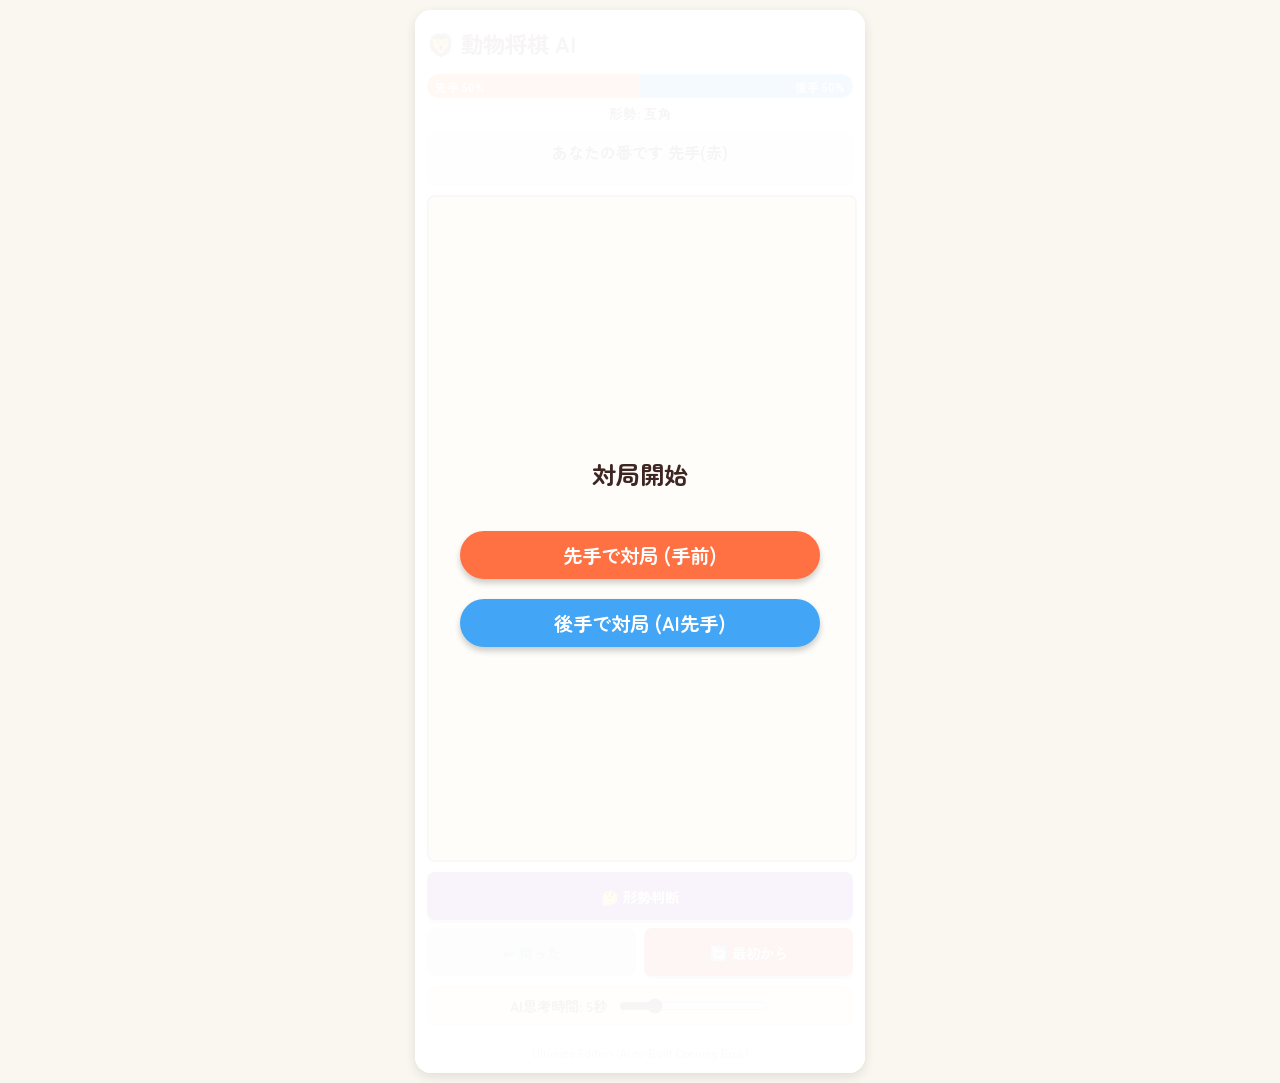
==== doubutsu_shogi_complete.html @ dc55557f "Rename index.html to doubutsu_shogi_complete.html" ====
<!DOCTYPE html>
<html lang="ja">
<head>
    <meta charset="UTF-8">
    <meta name="viewport" content="width=device-width, initial-scale=1.0, maximum-scale=1.0, user-scalable=no">
    <title>動物将棋 AI (定石完全修正版)</title>
    <link rel="preconnect" href="https://fonts.googleapis.com">
    <link rel="preconnect" href="https://fonts.gstatic.com" crossorigin>
    <link href="https://fonts.googleapis.com/css2?family=Zen+Maru+Gothic:wght@500;700&display=swap" rel="stylesheet">
    
    <style>
        :root {
            --bg-color: #faf7f0;
            --primary-color: #5d4037;
            --board-border: #8d6e63;
            --sente-color: #ff7043;
            --gote-color: #42a5f5;
        }

        body {
            font-family: 'Zen Maru Gothic', sans-serif;
            background-color: var(--bg-color);
            color: #3e2723;
            display: flex;
            flex-direction: column;
            align-items: center;
            justify-content: flex-start;
            min-height: 100vh;
            margin: 0;
            padding: 10px;
            box-sizing: border-box;
            user-select: none;
            -webkit-user-select: none;
            touch-action: manipulation;
            overscroll-behavior: none;
        }

        h1 {
            margin: 5px 0;
            font-size: 1.4rem;
            color: var(--primary-color);
            display: flex;
            align-items: center;
            gap: 0.5rem;
        }

        .app-container {
            position: relative;
            width: 100%;
            max-width: 450px;
            background: #fff;
            border-radius: 16px;
            box-shadow: 0 4px 12px rgba(0,0,0,0.1);
            padding: 12px;
            box-sizing: border-box;
            display: flex;
            flex-direction: column;
            gap: 10px;
        }

        /* スタート画面オーバーレイ */
        #start-screen {
            position: absolute;
            top: 0; left: 0; width: 100%; height: 100%;
            background: rgba(255, 255, 255, 0.95);
            z-index: 100;
            display: flex;
            flex-direction: column;
            align-items: center;
            justify-content: center;
            border-radius: 16px;
            gap: 20px;
        }
        .start-btn {
            width: 80%;
            padding: 15px;
            font-size: 1.2rem;
            border-radius: 30px;
            border: none;
            color: white;
            font-weight: bold;
            cursor: pointer;
            box-shadow: 0 4px 6px rgba(0,0,0,0.2);
            transition: transform 0.1s;
        }
        .start-btn:active { transform: scale(0.95); }
        .btn-sente { background: var(--sente-color); }
        .btn-gote { background: var(--gote-color); }

        /* 形勢バー */
        #eval-container {
            width: 100%; height: 24px; background: #eee;
            border-radius: 12px; overflow: hidden; display: flex;
            position: relative;
        }
        .eval-bar {
            height: 100%; display: flex; align-items: center;
            font-size: 0.75rem; font-weight: bold; color: #fff;
            transition: width 0.5s ease-out; padding: 0 8px;
            white-space: nowrap; overflow: hidden;
        }
        #bar-sente { background: var(--sente-color); width: 50%; justify-content: flex-start; }
        #bar-gote { background: var(--gote-color); width: 50%; justify-content: flex-end; }
        #eval-text { text-align: center; font-size: 0.85rem; font-weight: bold; color: var(--primary-color); margin-top: -5px; }

        /* ステータス */
        #status-box {
            background: #f5f5f5; padding: 6px; border-radius: 8px;
            text-align: center; border: 1px solid #e0e0e0;
        }
        #status-msg { font-size: 1rem; font-weight: bold; }
        #sub-msg { font-size: 0.75rem; color: #757575; min-height: 1.2em; }

        /* キャンバス */
        #canvas-wrapper {
            width: 100%;
            aspect-ratio: 450 / 700;
            position: relative;
            border-radius: 8px;
            overflow: hidden;
            border: 2px solid var(--board-border);
            background-color: #ffe082;
            touch-action: none;
        }
        canvas { width: 100%; height: 100%; display: block; touch-action: none; }

        /* コントロール */
        .controls { display: grid; grid-template-columns: 1fr 1fr; gap: 8px; }
        .controls-row { grid-column: 1 / -1; display: grid; grid-template-columns: 1fr 1fr; gap: 8px; }

        button {
            font-family: 'Zen Maru Gothic', sans-serif;
            border: none; border-radius: 8px; padding: 0; height: 48px;
            font-size: 0.9rem; font-weight: bold; color: white; cursor: pointer;
            box-shadow: 0 3px 0 rgba(0,0,0,0.2); transition: transform 0.1s;
            display: flex; align-items: center; justify-content: center;
        }
        button:active { transform: translateY(3px); box-shadow: none; }
        button:disabled { background-color: #cfd8dc !important; box-shadow: none !important; color: #90a4ae; cursor: not-allowed; transform: none; }

        .btn-analyze { background-color: #8e24aa; grid-column: 1 / -1; }
        .btn-undo { background-color: #00897b; }
        .btn-reset { background-color: #e53935; }
        .btn-turn { background-color: #fb8c00; }

        /* 設定ボックス */
        #settings-box {
            background: #fff3e0;
            padding: 8px 12px;
            border-radius: 8px;
            text-align: center;
            border: 1px solid #ffe0b2;
            display: flex;
            align-items: center;
            justify-content: center;
            gap: 10px;
            font-size: 0.9rem;
            color: var(--primary-color);
            font-weight: bold;
        }
        #settings-box input[type=range] {
            flex: 1;
            max-width: 150px;
            cursor: pointer;
            accent-color: var(--primary-color);
        }

        #footer { margin-top: 10px; font-size: 0.7rem; color: #9e9e9e; text-align: center; }
    </style>
</head>
<body>

<div class="app-container">
    <h1>🦁 動物将棋 AI</h1>

    <!-- スタート画面 -->
    <div id="start-screen">
        <h2>対局開始</h2>
        <button class="start-btn btn-sente" onclick="game.startGame(1)">先手で対局 (手前)</button>
        <button class="start-btn btn-gote" onclick="game.startGame(-1)">後手で対局 (AI先手)</button>
    </div>

    <!-- 形勢バー -->
    <div id="eval-container">
        <div id="bar-sente" class="eval-bar" style="width: 50%">先手 50%</div>
        <div id="bar-gote" class="eval-bar" style="width: 50%">後手 50%</div>
    </div>
    <div id="eval-text">形勢: 互角</div>

    <div id="status-box">
        <div id="status-msg">準備中...</div>
        <div id="sub-msg"></div>
    </div>

    <div id="canvas-wrapper">
        <canvas id="gameCanvas" width="450" height="700"></canvas>
    </div>

    <div class="controls">
        <button class="btn-analyze" id="btn-analyze" onclick="game.analyze()">🤔 形勢判断</button>
        <div class="controls-row">
            <button class="btn-undo" id="btn-undo" onclick="game.undo()">↩ 待った</button>
            <button class="btn-reset" id="btn-reset" onclick="game.showStartScreen()">🔄 最初から</button>
        </div>
    </div>

    <!-- 思考時間設定 -->
    <div id="settings-box">
        <label for="ai-time">AI思考時間: <span id="ai-time-val">5</span>秒</label>
        <input type="range" id="ai-time" min="1" max="20" step="1" value="5">
    </div>

    <div id="footer">Ultimate Edition (Auto-Built Opening Book)</div>
</div>

<script>
/**
 * 動物将棋 AI & UI (Web Ultimate Version)
 * - Uses dynamic opening book generation to ensure 100% hits.
 */

// --- 1. 定数・クラス定義 ---

const HIYOKO=1, KIRIN=2, ZOU=3, LION=4, NIWATORI=5;
const PIECE_NAMES = { 1: "ひ", 2: "き", 3: "ぞ", 4: "王", 5: "に" };
const PIECE_VALUES = { 1: 10, 2: 40, 3: 40, 4: 1000, 5: 50 };

// UI定数
const CELL_SIZE = 100;
const BOARD_OFFSET_X = 75;
const BOARD_OFFSET_Y = 150;
const COLORS = {
    SENTE_BASE: "#ff7043", SENTE_SHADOW: "#bf360c",
    GOTE_BASE: "#42a5f5", GOTE_SHADOW: "#0d47a1",
    BOARD_LIGHT: "#fff9c4", BOARD_DARK: "#fff176",
    SELECTED: "#ffee58", TEXT: "#3e2723"
};

// 駒の移動定義
const DIRS = {
    1: [[-1, 0]], 
    2: [[-1, 0], [1, 0], [0, -1], [0, 1]],
    3: [[-1, -1], [-1, 1], [1, -1], [1, 1]],
    4: [[-1, -1], [-1, 0], [-1, 1], [0, -1], [0, 1], [1, -1], [1, 0], [1, 1]],
    5: [[-1, -1], [-1, 0], [-1, 1], [0, -1], [0, 1], [1, 0]]
};

class GameState {
    constructor(cloneSource = null) {
        if (cloneSource) {
            this.board = cloneSource.board.slice(); 
            this.hands = cloneSource.hands.slice();
            this.turn = cloneSource.turn;
            this.moveCount = cloneSource.moveCount;
        } else {
            this.board = new Int8Array([-2, -4, -3, 0, -1, 0, 0, 1, 0, 3, 4, 2]);
            this.hands = new Uint8Array(12); 
            this.turn = 1;
            this.moveCount = 0;
        }
    }

    clone() {
        return new GameState(this);
    }
    
    // 定石照合用キー生成メソッド
    toStringKey() {
        return this.board.join(",") + "|" + this.turn;
    }
    
    getHandsList(turn) {
        const list = [];
        const offset = turn === 1 ? 0 : 6;
        for (let k = 1; k <= 5; k++) {
            const count = this.hands[offset + k];
            for (let c = 0; c < count; c++) {
                list.push(k);
            }
        }
        return list;
    }

    getValidMoves() {
        const moves = [];
        const turn = this.turn;
        
        for (let i = 0; i < 12; i++) {
            const p = this.board[i];
            if (p * turn > 0) { // 自駒
                const kind = Math.abs(p);
                const dirs = DIRS[kind];
                for (let d of dirs) {
                    const r_dy = (turn === 1) ? d[0] : -d[0];
                    const r_dx = (turn === 1) ? d[1] : -d[1];
                    const cy = Math.floor(i / 3), cx = i % 3;
                    const ty = cy + r_dy, tx = cx + r_dx;
                    
                    if (ty >= 0 && ty < 4 && tx >= 0 && tx < 3) {
                        const ti = ty * 3 + tx;
                        const tp = this.board[ti];
                        if (tp === 0 || tp * turn < 0) { // 空 or 敵駒
                            let promote = false;
                            if (kind === HIYOKO) {
                                if ((turn === 1 && ty === 0) || (turn === -1 && ty === 3)) promote = true;
                            }
                            moves.push({ type: 'MOVE', src: i, dst: ti, promote: promote });
                        }
                    }
                }
            }
        }
        
        const offset = turn === 1 ? 0 : 6;
        for (let k = 1; k <= 5; k++) {
            if (this.hands[offset + k] > 0) {
                for (let ei = 0; ei < 12; ei++) {
                    if (this.board[ei] === 0) {
                        if (k === HIYOKO) {
                            const r = Math.floor(ei / 3);
                            if ((turn === 1 && r === 0) || (turn === -1 && r === 3)) continue;
                        }
                        moves.push({ type: 'DROP', src: k, dst: ei });
                    }
                }
            }
        }
        return moves;
    }

    makeMove(move) {
        const next = this.clone();
        const turn = next.turn;
        const myOffset = turn === 1 ? 0 : 6;
        
        if (move.type === 'MOVE') {
            const captured = next.board[move.dst];
            if (captured !== 0) {
                let k = Math.abs(captured);
                if (k === NIWATORI) k = HIYOKO;
                next.hands[myOffset + k]++;
            }
            const p = next.board[move.src];
            next.board[move.dst] = move.promote ? (NIWATORI * turn) : p;
            next.board[move.src] = 0;
        } else {
            next.board[move.dst] = move.src * turn;
            next.hands[myOffset + move.src]--;
        }
        
        next.turn *= -1;
        next.moveCount++;
        return next;
    }

    isGameOver() {
        let sLion = -1, gLion = -1;
        for(let i=0; i<12; i++) {
            if (this.board[i] === 4) sLion = i;
            else if (this.board[i] === -4) gLion = i;
        }

        if (sLion === -1) return { over: true, winner: -1 };
        if (gLion === -1) return { over: true, winner: 1 };
        
        if (sLion < 3) {
            if (this.turn === 1) return { over: true, winner: 1 };
            if (!this.isAttacked(sLion, -1)) return { over: true, winner: 1 };
        }
        if (gLion >= 9) {
            if (this.turn === -1) return { over: true, winner: -1 };
            if (!this.isAttacked(gLion, 1)) return { over: true, winner: -1 };
        }
        return { over: false, winner: 0 };
    }
    
    isAttacked(targetIdx, attackerTurn) {
        for (let i = 0; i < 12; i++) {
            const p = this.board[i];
            if (p * attackerTurn > 0) {
                const kind = Math.abs(p);
                const dirs = DIRS[kind];
                for (let d of dirs) {
                    const r_dy = (attackerTurn === 1) ? d[0] : -d[0];
                    const r_dx = (attackerTurn === 1) ? d[1] : -d[1];
                    const cy = Math.floor(i / 3), cx = i % 3;
                    const ty = cy + r_dy, tx = cx + r_dx;
                    if (ty >= 0 && ty < 4 && tx >= 0 && tx < 3) {
                        if ((ty * 3 + tx) === targetIdx) return true;
                    }
                }
            }
        }
        return false;
    }
}

class MCTSNode {
    constructor(state, parent=null, move=null) {
        this.state = state;
        this.parent = parent;
        this.move = move;
        this.children = [];
        this.wins = 0.0;
        this.visits = 0;
        this.untriedMoves = state.getValidMoves();
    }
    ucb(totalVisits) {
        if (this.visits === 0) return Infinity;
        return (this.wins / this.visits) + 1.41 * Math.sqrt(Math.log(totalVisits) / this.visits);
    }
}


// --- 2. Workerスクリプト (Brain) ---
const WORKER_SCRIPT = `
// 定数
const HIYOKO=${HIYOKO}, KIRIN=${KIRIN}, ZOU=${ZOU}, LION=${LION}, NIWATORI=${NIWATORI};
const PIECE_VALUES = ${JSON.stringify(PIECE_VALUES)};
const DIRS = ${JSON.stringify(DIRS)};

// 定石データ (動的構築用)
// 各手順: [src, dst] の連なり。promoteはAI側で自動判定
const OPENING_LINES = [
    // Line 1: 互いにキリン上げ -> ヒヨコ交換
    [
        [11, 8], // 先手キリン C0->C1
        [0, 3],  // 後手キリン A3->A2
        [7, 4],  // 先手ヒヨコ B1->B2 (後手ヒヨコを取る)
        [3, 4]   // 後手キリン A2->B2 (取り返す)
    ],
    // Line 2: 先手ヒヨコ突っ込み（悪手）への対応
    [
        [7, 4],  // 先手ヒヨコ B1->B2
        [0, 4]   // 後手キリン A3->B2 (取る)
    ],
    // Line 3: 互いにキリン上げ -> 互いにゾウ上げ
    [
        [11, 8], 
        [0, 3],
        // ここからゾウを上げる変化はスペースがないので通常起こらないが、
        // 相手がゾウを上げてきた場合（隙間を作った場合）に対応するため
        // 盤面状態を見て動的に判断させるのがベスト。
        // ここでは基本的な「キリン上げ合い」のみを確定させておく。
    ]
];

// クラス定義埋め込み
${GameState.toString()}
${MCTSNode.toString()}

// 定石構築 (起動時に実行)
const OPENING_BOOK = {};

function buildOpeningBook() {
    const rootState = new GameState(); // 初期盤面
    
    OPENING_LINES.forEach(line => {
        let state = rootState.clone();
        
        for (let movePair of line) {
            const src = movePair[0];
            const dst = movePair[1];
            
            // 現在の局面のキー
            const key = state.toStringKey();
            
            // 合法手チェック
            const validMoves = state.getValidMoves();
            const move = validMoves.find(m => m.type === 'MOVE' && m.src === src && m.dst === dst);
            
            if (move) {
                // 未登録なら登録
                if (!OPENING_BOOK[key]) {
                    OPENING_BOOK[key] = move;
                }
                // 状態を進める
                state = state.makeMove(move);
            } else {
                break; // 以降の手順は無効
            }
        }
    });
}
buildOpeningBook(); // 実行

let currentSessionId = 0;

self.onmessage = function(e) {
    const data = e.data;
    if (data.type === 'START') {
        const { rootBoard, rootHands, rootTurn, durationSec, sessionId } = data;
        currentSessionId = sessionId;
        
        const rootState = new GameState();
        rootState.board = rootBoard;
        rootState.hands = rootHands;
        rootState.turn = rootTurn;
        
        // --- 定石チェック ---
        const boardKey = rootState.toStringKey(); 
        if (OPENING_BOOK[boardKey]) {
            const bookMove = OPENING_BOOK[boardKey];
            self.postMessage({ 
                type: 'FINISH', 
                move: bookMove, 
                sims: 9999, 
                winRate: 0.55, 
                turn: rootState.turn 
            });
            return;
        }

        search(rootState, durationSec, sessionId);
    } else if (data.type === 'CANCEL') {
        currentSessionId = -1;
    }
};

function search(rootState, durationSec, sessionId) {
    try {
        const root = new MCTSNode(rootState);
        const startTime = performance.now();
        const endTime = startTime + durationSec * 1000;
        let sims = 0;

        function runLoop() {
            if (currentSessionId !== sessionId) return;

            const now = performance.now();
            if (now >= endTime) {
                finalize(root, sims);
                return;
            }

            const BATCH_SIZE = 1000;
            for(let i=0; i<BATCH_SIZE; i++) {
                step(root);
                sims++;
            }

            if (sims % 5000 === 0) {
                self.postMessage({ type: 'PROGRESS', sims });
            }
            setTimeout(runLoop, 0);
        }
        runLoop();

    } catch (e) {
        self.postMessage({ type: 'ERROR', msg: e.toString() });
    }
}

function step(root) {
    let node = root;
    // Selection
    while (node.untriedMoves.length === 0 && node.children.length > 0) {
        let best = node.children[0], maxUcb = -Infinity;
        const total = node.visits;
        for (let c of node.children) {
            const u = c.ucb(total);
            if (u > maxUcb) { maxUcb = u; best = c; }
        }
        node = best;
    }
    // Expansion
    if (node.untriedMoves.length > 0 && !node.state.isGameOver().over) {
        const idx = Math.floor(Math.random() * node.untriedMoves.length);
        const move = node.untriedMoves.splice(idx, 1)[0];
        const nextState = node.state.makeMove(move);
        const child = new MCTSNode(nextState, node, move);
        node.children.push(child);
        node = child;
    }
    // Simulation
    let curr = node.state.clone();
    let winner = 0;
    
    // シミュレーション深さを1.5倍に強化 (80 -> 120)
    for (let i = 0; i < 120; i++) {
        const res = curr.isGameOver();
        if (res.over) { winner = res.winner; break; }
        
        const moves = curr.getValidMoves();
        if (moves.length === 0) { winner = 0; break; }
        
        let winningMove = null;
        for (let j = 0; j < moves.length; j++) {
            const m = moves[j];
            if (m.type === 'MOVE') {
                if (Math.abs(curr.board[m.dst]) === LION) {
                    winningMove = m;
                    break;
                }
                if (Math.abs(curr.board[m.src]) === LION) {
                     const ty = Math.floor(m.dst/3);
                     if ((curr.turn === 1 && ty === 0) || (curr.turn === -1 && ty === 3)) {
                         winningMove = m;
                         break;
                     }
                }
            }
        }

        if (winningMove) {
            curr = curr.makeMove(winningMove);
            continue;
        }

        let bestM = moves[0];
        let candidates = [];
        let totalW = 0;
        
        for (let j = 0; j < moves.length; j++) {
            const m = moves[j];
            let w = 10;
            if (m.type === 'MOVE') {
                const target = curr.board[m.dst];
                if (target !== 0) w += PIECE_VALUES[Math.abs(target)];
                if (Math.abs(curr.board[m.src]) === LION) {
                     const ty = Math.floor(m.dst/3);
                     if ((curr.turn === 1 && ty === 0) || (curr.turn === -1 && ty === 3)) w += 2000;
                }
            }
            candidates.push({m, w});
            totalW += w;
        }

        let r = Math.random() * totalW;
        for (let c of candidates) {
            r -= c.w;
            if (r <= 0) {
                bestM = c.m;
                break;
            }
        }
        curr = curr.makeMove(bestM);
    }
    
    let bp = node;
    while (bp) {
        bp.visits++;
        if (bp.parent) {
            const pTurn = bp.parent.state.turn;
            let reward = (winner === pTurn) ? 1.0 : (winner === 0 ? 0.5 : 0);
            bp.wins += reward;
        }
        bp = bp.parent;
    }
}

function finalize(root, sims) {
    let bestNode = null, maxV = -1, bestRate = 0.5;
    if (root.children) {
        for (let c of root.children) {
            if (c.visits > maxV) { maxV = c.visits; bestNode = c; bestRate = c.wins/c.visits; }
        }
    }
    self.postMessage({ 
        type: 'FINISH', 
        move: bestNode ? bestNode.move : null, 
        sims, 
        winRate: bestRate, 
        turn: root.state.turn 
    });
}
`;


// --- 3. Worker Manager ---
class WorkerAI {
    constructor() {
        const blob = new Blob([WORKER_SCRIPT], { type: "text/javascript" });
        this.worker = new Worker(URL.createObjectURL(blob));
        
        this.onProgress = null;
        this.onFinish = null;
        this.sessionId = 0;

        this.worker.onmessage = (e) => {
            const data = e.data;
            if (data.type === 'PROGRESS') {
                if (this.onProgress) this.onProgress(data.sims);
            } else if (data.type === 'FINISH') {
                if (this.onFinish) this.onFinish(data);
            } else if (data.type === 'ERROR') {
                console.error("Worker Error:", data.msg);
                if (this.onFinish) this.onFinish({ move: null, winRate: 0.5 });
            }
        };
    }

    search(gameState, durationSec, sessionId, onProgress, onFinish) {
        this.sessionId = sessionId;
        this.onProgress = onProgress;
        this.onFinish = onFinish;
        
        const payload = {
            type: 'START',
            rootBoard: gameState.board,
            rootHands: gameState.hands,
            rootTurn: gameState.turn,
            durationSec: durationSec,
            sessionId: sessionId
        };
        this.worker.postMessage(payload);
    }

    cancel() {
        this.worker.postMessage({ type: 'CANCEL' });
    }
}

// --- 4. Main App ---
class App {
    constructor() {
        this.canvas = document.getElementById("gameCanvas");
        this.ctx = this.canvas.getContext("2d");
        this.statusEl = document.getElementById("status-msg");
        this.subMsgEl = document.getElementById("sub-msg");
        this.barSente = document.getElementById("bar-sente");
        this.barGote = document.getElementById("bar-gote");
        this.evalText = document.getElementById("eval-text");
        this.startScreen = document.getElementById("start-screen");

        this.timeSlider = document.getElementById("ai-time");
        this.timeVal = document.getElementById("ai-time-val");

        this.timeSlider.addEventListener("input", (e) => {
            this.timeVal.innerText = e.target.value;
        });

        this.ai = new WorkerAI();
        this.sessionId = 0;

        this.humanTurn = 1;
        this.gameState = new GameState();
        this.history = [];
        this.selected = null;
        this.isAiThinking = false;
        this.isAnalyzing = false;

        this.canvas.addEventListener("pointerdown", e => {
            e.preventDefault();
            this.handleInput(e);
        }, { passive: false });

        this.showStartScreen();
    }

    showStartScreen() {
        this.startScreen.style.display = "flex";
        this.ai.cancel();
        this.isAiThinking = false;
        this.isAnalyzing = false;
        this.updateStatus();
    }

    startGame(hTurn) {
        this.startScreen.style.display = "none";
        this.sessionId++;
        this.humanTurn = hTurn;
        this.gameState = new GameState();
        this.history = [];
        this.selected = null;
        this.isAiThinking = false;
        this.isAnalyzing = false;
        
        this.updateEval(0.5, 1);
        this.updateStatus();
        this.subMsgEl.innerText = "";
        this.draw();

        if (this.gameState.turn !== this.humanTurn) {
            this.startAi();
        }
    }

    handleInput(e) {
        if (this.isAiThinking || this.isAnalyzing || this.gameState.turn !== this.humanTurn) return;

        const rect = this.canvas.getBoundingClientRect();
        if (!rect || rect.width === 0) return;

        const scaleX = this.canvas.width / rect.width;
        const scaleY = this.canvas.height / rect.height;
        const ex = (e.clientX - rect.left) * scaleX;
        const ey = (e.clientY - rect.top) * scaleY;

        // Hand
        if (ey >= 580 && ey <= 650) {
            const hIdx = Math.floor((ex - 50) / 65);
            const handsList = this.gameState.getHandsList(this.humanTurn);
            if (hIdx >= 0 && hIdx < handsList.length) {
                this.selected = { type: 'HAND', idx: hIdx, kind: handsList[hIdx] };
                this.draw();
                return;
            }
        }
        // Board
        const cDisp = Math.floor((ex - BOARD_OFFSET_X) / CELL_SIZE);
        const rDisp = Math.floor((ey - BOARD_OFFSET_Y) / CELL_SIZE);
        if (cDisp >= 0 && cDisp < 3 && rDisp >= 0 && rDisp < 4) {
            const logic = this.invTrans(rDisp, cDisp);
            const idx = logic.r * 3 + logic.c;
            const p = this.gameState.board[idx];

            if (p * this.humanTurn > 0) {
                this.selected = { type: 'BOARD', idx: idx, kind: Math.abs(p) };
                this.draw();
                return;
            }
            if (this.selected) {
                const move = this.getLegalMove(this.selected, idx);
                if (move) {
                    this.executeMove(move);
                } else {
                    this.selected = null;
                    this.draw();
                }
            }
        } else {
            this.selected = null;
            this.draw();
        }
    }

    getLegalMove(sel, dstIdx) {
        const moves = this.gameState.getValidMoves();
        if (sel.type === 'BOARD') {
            const pMove = moves.find(m => m.type==='MOVE' && m.src===sel.idx && m.dst===dstIdx && m.promote);
            if (pMove) return pMove;
            return moves.find(m => m.type==='MOVE' && m.src===sel.idx && m.dst===dstIdx && !m.promote);
        } else {
            return moves.find(m => m.type==='DROP' && m.src===sel.kind && m.dst===dstIdx);
        }
    }

    executeMove(move) {
        this.history.push(this.gameState.clone());
        this.gameState = this.gameState.makeMove(move);
        this.selected = null;
        this.draw();

        const over = this.gameState.isGameOver();
        if (over.over) {
            this.endGame(over.winner);
            return;
        }
        this.updateStatus();
        if (this.gameState.turn !== this.humanTurn) {
            this.startAi();
        }
    }

    startAi() {
        this.isAiThinking = true;
        this.updateStatus();
        const mySessionId = this.sessionId;
        
        const duration = parseFloat(this.timeSlider.value);
        
        this.ai.search(this.gameState, duration, mySessionId,
            (sims) => { 
                if(this.sessionId === mySessionId) {
                    if (sims === 9999) {
                        this.subMsgEl.innerText = `定石手`;
                    } else {
                        this.subMsgEl.innerText = `読み筋: ${sims.toLocaleString()}手`;
                    }
                }
            },
            (res) => { 
                if(this.sessionId === mySessionId) this.onAiFinish(res); 
            }
        );
    }

    onAiFinish(res) {
        this.isAiThinking = false;
        this.updateEval(res.winRate, res.turn);
        
        if (!res.move) {
            alert("AIが手を生成できませんでした（投了）");
            this.updateStatus();
            return;
        }
        
        this.history.push(this.gameState.clone());
        this.gameState = this.gameState.makeMove(res.move);
        this.draw();
        
        const over = this.gameState.isGameOver();
        if (over.over) {
            this.endGame(over.winner);
        } else {
            this.updateStatus();
        }
    }

    analyze() {
        if (this.isAiThinking || this.isAnalyzing) return;
        this.isAnalyzing = true;
        this.updateStatus();
        const mySessionId = this.sessionId;
        
        this.ai.search(this.gameState, 3.0, mySessionId,
            (sims) => { if(this.sessionId === mySessionId) this.subMsgEl.innerText = `解析中: ${sims.toLocaleString()}`; },
            (res) => {
                if(this.sessionId === mySessionId) {
                    this.updateEval(res.winRate, res.turn);
                    this.isAnalyzing = false;
                    this.subMsgEl.innerText = `解析完了`;
                    this.updateStatus();
                }
            }
        );
    }

    undo() {
        if (this.isAiThinking || this.isAnalyzing || this.history.length === 0) return;
        this.ai.cancel();
        
        if (this.history.length >= 2) {
            this.history.pop();
            this.gameState = this.history.pop();
        } else if (this.history.length === 1) {
            this.gameState = this.history.pop();
        }
        this.selected = null;
        this.draw();
        
        if (this.gameState.turn !== this.humanTurn) {
            this.startAi();
        } else {
            this.isAiThinking = false;
            this.isAnalyzing = false;
            this.updateStatus();
            this.subMsgEl.innerText = "待ったしました";
        }
    }

    switchTurn() {
        if(confirm("手番を交代してリセットしますか？")) {
            this.startGame(this.humanTurn * -1);
        }
    }

    endGame(winner) {
        const msg = (winner === this.humanTurn) ? "あなたの勝ち！🎉" : "AIの勝ち...🤖";
        setTimeout(() => alert(msg), 100);
        this.statusEl.innerText = `終了: ${msg}`;
        this.isAiThinking = false;
        this.isAnalyzing = false;
        this.updateButtons();
    }

    updateStatus() {
        const t = this.humanTurn===1 ? "先手(赤)" : "後手(青)";
        if (this.isAiThinking) {
            this.statusEl.innerText = "AI思考中...";
            this.statusEl.style.color = "#e57373";
        } else if (this.isAnalyzing) {
            this.statusEl.innerText = "形勢判断中...";
            this.statusEl.style.color = "#ab47bc";
        } else {
            this.statusEl.innerText = `あなたの番です ${t}`;
            this.statusEl.style.color = "#333";
        }
        this.updateButtons();
    }

    updateButtons() {
        const d = this.isAiThinking || this.isAnalyzing;
        document.getElementById("btn-undo").disabled = d || this.history.length === 0;
        document.getElementById("btn-reset").disabled = d;
        document.getElementById("btn-analyze").disabled = d || (this.gameState.turn !== this.humanTurn);
    }

    updateEval(rate, turnFrom) {
        let sRate = (turnFrom === 1) ? rate : (1.0 - rate);
        let sPer = Math.round(sRate * 100);
        this.barSente.style.width = `${sPer}%`;
        this.barGote.style.width = `${100 - sPer}%`;
        this.barSente.innerText = `先手 ${sPer}%`;
        this.barGote.innerText = `後手 ${100-sPer}%`;
        
        let txt = "互角";
        if (sPer >= 60) txt = "先手優勢";
        else if (sPer <= 40) txt = "後手優勢";
        else if (sPer >= 53) txt = "先手有利";
        else if (sPer <= 47) txt = "後手有利";
        this.evalText.innerText = `形勢: ${txt}`;
    }

    getViewFlip() { return this.humanTurn === -1; }
    trans(r, c) { return this.getViewFlip() ? { r: 3-r, c: 2-c } : { r: r, c: c }; }
    invTrans(r, c) { return this.getViewFlip() ? { r: 3-r, c: 2-c } : { r: r, c: c }; }

    draw() {
        const ctx = this.ctx;
        ctx.clearRect(0, 0, this.canvas.width, this.canvas.height);
        
        for(let r=0; r<4; r++){
            for(let c=0; c<3; c++){
                const x = BOARD_OFFSET_X + c*CELL_SIZE;
                const y = BOARD_OFFSET_Y + r*CELL_SIZE;
                const isDark = (r+c)%2===1;
                ctx.fillStyle = isDark ? COLORS.BOARD_DARK : COLORS.BOARD_LIGHT;
                ctx.fillRect(x,y,CELL_SIZE,CELL_SIZE);
                ctx.strokeStyle = "#8d6e63"; ctx.lineWidth=1;
                ctx.strokeRect(x,y,CELL_SIZE,CELL_SIZE);
            }
        }

        ctx.font = "bold 34px 'Zen Maru Gothic', sans-serif";
        ctx.textAlign = "center";
        ctx.textBaseline = "middle";

        for(let i=0; i<12; i++){
            const p = this.gameState.board[i];
            if(p===0) continue;
            
            const r = Math.floor(i/3);
            const c = i%3;
            const tr = this.trans(r, c);
            const x = BOARD_OFFSET_X + tr.c*CELL_SIZE;
            const y = BOARD_OFFSET_Y + tr.r*CELL_SIZE;
            
            const kind = Math.abs(p);
            const isMy = (p*this.humanTurn > 0);
            const isSentePiece = (p > 0);
            
            let col = isMy ? COLORS.SENTE_BASE : COLORS.GOTE_BASE;
            let shd = isMy ? COLORS.SENTE_SHADOW : COLORS.GOTE_SHADOW;
            if(this.selected && this.selected.type==='BOARD' && this.selected.idx===i){
                col = COLORS.SELECTED; shd = "#fbc02d";
            }
            let isReversed = !isSentePiece; 
            if (this.getViewFlip()) isReversed = !isReversed;

            this.drawKomaShape(x, y, CELL_SIZE, isReversed, col, shd, kind, isMy, isSentePiece);
        }
        
        const goteHands = this.gameState.getHandsList(-1*this.humanTurn);
        const senteHands = this.gameState.getHandsList(this.humanTurn);
        this.drawHand(goteHands, 50, 40, false);
        this.drawHand(senteHands, 50, 580, true);
    }

    drawKomaShape(x, y, size, isReversed, col, shd, kind, isMy, isSentePiece) {
        const ctx = this.ctx;
        const w=size; const h=size; const cx=x+w/2; const cy=y+h/2;
        ctx.save();
        ctx.translate(cx, cy);
        if (isReversed) ctx.rotate(Math.PI);
        ctx.translate(-cx, -cy);

        ctx.beginPath();
        ctx.moveTo(cx, y+8); ctx.lineTo(x+w-8, y+28); ctx.lineTo(x+w-12, y+h-8);
        ctx.lineTo(x+12, y+h-8); ctx.lineTo(x+8, y+28); ctx.closePath();
        ctx.fillStyle = shd; ctx.save(); ctx.translate(0, 4); ctx.fill(); ctx.restore();
        const grad = ctx.createLinearGradient(x, y, x, y+h);
        grad.addColorStop(0, col); grad.addColorStop(1, col);
        ctx.fillStyle = grad; ctx.fill();
        ctx.lineWidth=1; ctx.strokeStyle="rgba(0,0,0,0.2)"; ctx.stroke();

        const dirs = DIRS[kind];
        if (dirs) {
            for(let d of dirs) {
                let dy = d[0]; let dx = d[1];
                let ox = dx * 30; let oy = dy * 30;
                if(dy===-1 && dx===-1){ox=-22;oy=-18;}
                if(dy===-1 && dx===1){ox=22;oy=-18;}
                if(dy===-1 && dx===0){oy=-30;}
                if(dy===0){ox=dx*28;}
                if(dy===1 && Math.abs(dx)===1){ox=dx*22;oy=28;}
                if(dy===1 && dx===0){oy=30;}

                ctx.beginPath();
                ctx.arc(cx+ox, cy+oy, 4, 0, Math.PI*2);
                ctx.fillStyle = isMy ? "rgba(183,28,28,0.7)" : "rgba(13,71,161,0.7)";
                ctx.fill();
            }
        }

        if (isReversed) { ctx.rotate(Math.PI); }
        ctx.restore();

        ctx.save();
        ctx.font = "bold 34px 'Zen Maru Gothic', sans-serif";
        ctx.textAlign = "center"; ctx.textBaseline = "middle";
        ctx.fillStyle = COLORS.TEXT;
        ctx.fillText(PIECE_NAMES[kind], cx, cy+8);
        ctx.restore();
    }

    drawHand(list, sx, sy, isMine) {
        this.ctx.textAlign = "left";
        this.ctx.fillStyle = COLORS.TEXT;
        this.ctx.font = "bold 16px 'Zen Maru Gothic', sans-serif";
        this.ctx.fillText(isMine?"自分(手前)":"AI(奥)", sx, sy-10);
        for(let i=0; i<list.length; i++){
            const k = list[i];
            const x = sx + i*65;
            let col = isMine ? COLORS.SENTE_BASE : COLORS.GOTE_BASE;
            let shd = isMine ? COLORS.SENTE_SHADOW : COLORS.GOTE_SHADOW;
            if(isMine && this.selected && this.selected.type==='HAND' && this.selected.idx===i){
                col = COLORS.SELECTED; shd = "#fbc02d";
            }
            this.drawKomaShape(x, sy, 50, false, col, shd, k, isMine, true);
        }
    }
}

window.addEventListener("load", () => {
    window.game = new App();
});
</script>
</body>
</html>
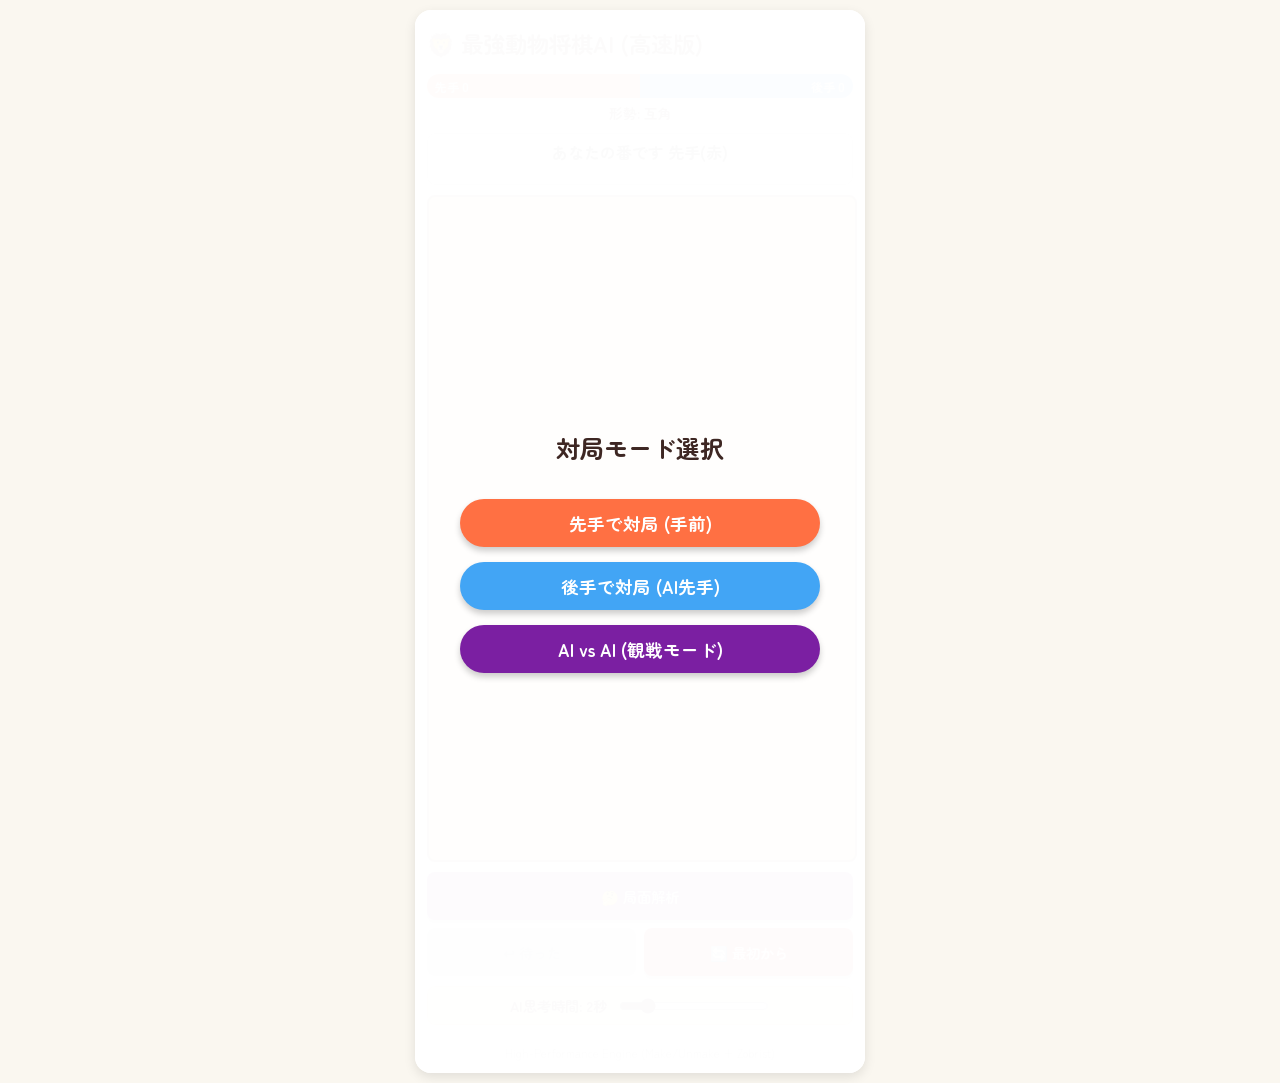
==== commit 79013dee: "Update print statement from 'Hello' to 'Goodbye'" ====
--- a/doubutsu_shogi_complete.html
+++ b/doubutsu_shogi_complete.html
@@ -3,7 +3,7 @@
 <head>
     <meta charset="UTF-8">
     <meta name="viewport" content="width=device-width, initial-scale=1.0, maximum-scale=1.0, user-scalable=no">
-    <title>動物将棋 AI (定石完全修正版)</title>
+    <title>最強動物将棋AI (高速化版)</title>
     <link rel="preconnect" href="https://fonts.googleapis.com">
     <link rel="preconnect" href="https://fonts.gstatic.com" crossorigin>
     <link href="https://fonts.googleapis.com/css2?family=Zen+Maru+Gothic:wght@500;700&display=swap" rel="stylesheet">
@@ -62,19 +62,19 @@
         #start-screen {
             position: absolute;
             top: 0; left: 0; width: 100%; height: 100%;
-            background: rgba(255, 255, 255, 0.95);
+            background: rgba(255, 255, 255, 0.98);
             z-index: 100;
             display: flex;
             flex-direction: column;
             align-items: center;
             justify-content: center;
             border-radius: 16px;
-            gap: 20px;
+            gap: 15px;
         }
         .start-btn {
             width: 80%;
             padding: 15px;
-            font-size: 1.2rem;
+            font-size: 1.1rem;
             border-radius: 30px;
             border: none;
             color: white;
@@ -86,6 +86,7 @@
         .start-btn:active { transform: scale(0.95); }
         .btn-sente { background: var(--sente-color); }
         .btn-gote { background: var(--gote-color); }
+        .btn-demo { background: #7b1fa2; }
 
         /* 形勢バー */
         #eval-container {
@@ -141,7 +142,6 @@
         .btn-analyze { background-color: #8e24aa; grid-column: 1 / -1; }
         .btn-undo { background-color: #00897b; }
         .btn-reset { background-color: #e53935; }
-        .btn-turn { background-color: #fb8c00; }
 
         /* 設定ボックス */
         #settings-box {
@@ -171,19 +171,20 @@
 <body>
 
 <div class="app-container">
-    <h1>🦁 動物将棋 AI</h1>
+    <h1>🦁 最強動物将棋AI (高速版)</h1>
 
     <!-- スタート画面 -->
     <div id="start-screen">
-        <h2>対局開始</h2>
+        <h2>対局モード選択</h2>
         <button class="start-btn btn-sente" onclick="game.startGame(1)">先手で対局 (手前)</button>
         <button class="start-btn btn-gote" onclick="game.startGame(-1)">後手で対局 (AI先手)</button>
+        <button class="start-btn btn-demo" onclick="game.startGame(0)">AI vs AI (観戦モード)</button>
     </div>
 
     <!-- 形勢バー -->
     <div id="eval-container">
-        <div id="bar-sente" class="eval-bar" style="width: 50%">先手 50%</div>
-        <div id="bar-gote" class="eval-bar" style="width: 50%">後手 50%</div>
+        <div id="bar-sente" class="eval-bar" style="width: 50%">先手 0</div>
+        <div id="bar-gote" class="eval-bar" style="width: 50%">後手 0</div>
     </div>
     <div id="eval-text">形勢: 互角</div>
 
@@ -197,7 +198,7 @@
     </div>
 
     <div class="controls">
-        <button class="btn-analyze" id="btn-analyze" onclick="game.analyze()">🤔 形勢判断</button>
+        <button class="btn-analyze" id="btn-analyze" onclick="game.analyze()">🤔 局面解析</button>
         <div class="controls-row">
             <button class="btn-undo" id="btn-undo" onclick="game.undo()">↩ 待った</button>
             <button class="btn-reset" id="btn-reset" onclick="game.showStartScreen()">🔄 最初から</button>
@@ -206,24 +207,26 @@
 
     <!-- 思考時間設定 -->
     <div id="settings-box">
-        <label for="ai-time">AI思考時間: <span id="ai-time-val">5</span>秒</label>
-        <input type="range" id="ai-time" min="1" max="20" step="1" value="5">
+        <label for="ai-time">AI思考時間: <span id="ai-time-val">2</span>秒</label>
+        <input type="range" id="ai-time" min="0.5" max="10" step="0.5" value="2">
     </div>
 
-    <div id="footer">Ultimate Edition (Auto-Built Opening Book)</div>
+    <div id="footer">High-Performance Engine (Make/Unmake + Zobrist)</div>
 </div>
 
 <script>
 /**
- * 動物将棋 AI & UI (Web Ultimate Version)
- * - Uses dynamic opening book generation to ensure 100% hits.
+ * 最強動物将棋AI (High-Performance Version)
+ * - Make/Unmake architecture for speed (no cloning)
+ * - Integer-encoded moves
+ * - Zobrist Hashing
+ * - Iterative Deepening + AlphaBeta + TT
  */
 
-// --- 1. 定数・クラス定義 ---
+// --- 1. 定数・クラス定義 (UI用) ---
 
 const HIYOKO=1, KIRIN=2, ZOU=3, LION=4, NIWATORI=5;
 const PIECE_NAMES = { 1: "ひ", 2: "き", 3: "ぞ", 4: "王", 5: "に" };
-const PIECE_VALUES = { 1: 10, 2: 40, 3: 40, 4: 1000, 5: 50 };
 
 // UI定数
 const CELL_SIZE = 100;
@@ -236,7 +239,6 @@
     SELECTED: "#ffee58", TEXT: "#3e2723"
 };
 
-// 駒の移動定義
 const DIRS = {
     1: [[-1, 0]], 
     2: [[-1, 0], [1, 0], [0, -1], [0, 1]],
@@ -245,6 +247,7 @@
     5: [[-1, -1], [-1, 0], [-1, 1], [0, -1], [0, 1], [1, 0]]
 };
 
+// UI用のGameState (履歴保持のためCloneを使用する既存の実装を維持)
 class GameState {
     constructor(cloneSource = null) {
         if (cloneSource) {
@@ -253,9 +256,14 @@
             this.turn = cloneSource.turn;
             this.moveCount = cloneSource.moveCount;
         } else {
+            // 初期配置
+            // -2 -4 -3
+            //  0 -1  0
+            //  0  1  0
+            //  3  4  2
             this.board = new Int8Array([-2, -4, -3, 0, -1, 0, 0, 1, 0, 3, 4, 2]);
-            this.hands = new Uint8Array(12); 
-            this.turn = 1;
+            this.hands = new Uint8Array(12); // Index 1-5: Sente, 7-11: Gote
+            this.turn = 1; 
             this.moveCount = 0;
         }
     }
@@ -264,9 +272,8 @@
         return new GameState(this);
     }
     
-    // 定石照合用キー生成メソッド
-    toStringKey() {
-        return this.board.join(",") + "|" + this.turn;
+    toHashKey() {
+        return this.board.join("") + this.hands.join("") + this.turn;
     }
     
     getHandsList(turn) {
@@ -279,6 +286,22 @@
             }
         }
         return list;
+    }
+
+    checkWin() {
+        let sLion = -1, gLion = -1;
+        for(let i=0; i<12; i++) {
+            if (this.board[i] === 4) sLion = i;
+            else if (this.board[i] === -4) gLion = i;
+        }
+        if (sLion === -1) return -1; 
+        if (gLion === -1) return 1;  
+
+        // トライ
+        if (sLion < 3 && this.turn === 1) return 1;
+        if (gLion >= 9 && this.turn === -1) return -1;
+        
+        return 0;
     }
 
     getValidMoves() {
@@ -304,7 +327,7 @@
                             if (kind === HIYOKO) {
                                 if ((turn === 1 && ty === 0) || (turn === -1 && ty === 3)) promote = true;
                             }
-                            moves.push({ type: 'MOVE', src: i, dst: ti, promote: promote });
+                            moves.push({ type: 'MOVE', src: i, dst: ti, promote: promote, capture: Math.abs(tp) });
                         }
                     }
                 }
@@ -320,7 +343,7 @@
                             const r = Math.floor(ei / 3);
                             if ((turn === 1 && r === 0) || (turn === -1 && r === 3)) continue;
                         }
-                        moves.push({ type: 'DROP', src: k, dst: ei });
+                        moves.push({ type: 'DROP', src: k, dst: ei, promote: false, capture: 0 });
                     }
                 }
             }
@@ -352,320 +375,493 @@
         next.moveCount++;
         return next;
     }
-
-    isGameOver() {
+}
+
+// --- 2. Workerスクリプト (High Performance Brain) ---
+const WORKER_SCRIPT = `
+// --- Constants ---
+const HIYOKO=1, KIRIN=2, ZOU=3, LION=4, NIWATORI=5;
+
+// Move Encoding (32-bit integer)
+// bits 0-3: dst (0-11)
+// bits 4-8: src (0-11 for board, 12+(1..5)=13..17 for hand)
+// bit 9: promote (0/1)
+// bits 10-13: capture (0-5)
+// bit 14: isDrop (0/1)
+
+// Evaluation Weights
+const PIECE_VALUES = [0, 100, 400, 400, 10000, 500]; // 0, ひ, き, ぞ, 王, に
+const LION_POS_BONUS = [100, 50, 20, 0];
+
+// Direction Tables
+// Precomputed valid destinations for each square/piece/turn is too big? 
+// No, board is small (12). 
+// Let's stick to generating on fly but optimized.
+const DIRS = [
+    [],
+    [[-1, 0]], // HIYOKO
+    [[-1, 0], [1, 0], [0, -1], [0, 1]], // KIRIN
+    [[-1, -1], [-1, 1], [1, -1], [1, 1]], // ZOU
+    [[-1, -1], [-1, 0], [-1, 1], [0, -1], [0, 1], [1, -1], [1, 0], [1, 1]], // LION
+    [[-1, -1], [-1, 0], [-1, 1], [0, -1], [0, 1], [1, 0]] // NIWATORI
+];
+
+// Zobrist Tables (Initialized at start)
+const ZOBRIST_BOARD = new BigUint64Array(12 * 14); // 12 squares * (types -5..5 offset by +7 ?) -> just use 0..11 indices
+const ZOBRIST_HAND = new BigUint64Array(2 * 6 * 3); // 2 players * 6 types * 3 counts
+let ZOBRIST_TURN;
+
+function initZobrist() {
+    for(let i=0; i<ZOBRIST_BOARD.length; i++) ZOBRIST_BOARD[i] = random64();
+    for(let i=0; i<ZOBRIST_HAND.length; i++) ZOBRIST_HAND[i] = random64();
+    ZOBRIST_TURN = random64();
+}
+function random64() {
+    return BigInt(Math.floor(Math.random() * 0xFFFFFFFF)) << 32n | BigInt(Math.floor(Math.random() * 0xFFFFFFFF));
+}
+initZobrist();
+
+// Fast Game State
+class FastState {
+    constructor(board, hands, turn) {
+        this.board = new Int8Array(board);
+        this.hands = new Int8Array(hands); // 0-5 unused, 1-5 Sente, 7-11 Gote
+        this.turn = turn;
+        this.hash = 0n;
+        this.calcHash();
+    }
+    
+    calcHash() {
+        let h = 0n;
+        for(let i=0; i<12; i++) {
+            const p = this.board[i];
+            if(p !== 0) {
+                // p: -5..-1, 1..5. Map to index.
+                // index = i * 11 + (p+5)
+                h ^= ZOBRIST_BOARD[i * 11 + (p+5)];
+            }
+        }
+        // Hands: Sente(1-5), Gote(7-11). Map to unique indices.
+        // Sente: p(1..5) -> index (p)
+        // Gote: p(1..5) -> index (6 + p)
+        for(let p=1; p<=5; p++) {
+            const c1 = this.hands[p]; // Sente
+            if(c1 > 0) h ^= ZOBRIST_HAND[p * 3 + c1];
+            const c2 = this.hands[6+p]; // Gote
+            if(c2 > 0) h ^= ZOBRIST_HAND[(6+p) * 3 + c2];
+        }
+        if(this.turn === -1) h ^= ZOBRIST_TURN;
+        this.hash = h;
+    }
+
+    // Move Generation
+    // Returns array of integers
+    generateMoves(buffer) {
+        let cnt = 0;
+        const t = this.turn;
+        
+        // 1. Board Moves
+        for(let i=0; i<12; i++) {
+            const p = this.board[i];
+            if(p * t <= 0) continue; // Empty or enemy
+            
+            const kind = Math.abs(p);
+            const dirs = DIRS[kind];
+            const cy = (i/3)|0; const cx = i%3;
+            
+            for(let d of dirs) {
+                const dy = t===1 ? d[0] : -d[0];
+                const dx = t===1 ? d[1] : -d[1];
+                const ty = cy + dy; const tx = cx + dx;
+                
+                if(ty>=0 && ty<4 && tx>=0 && tx<3) {
+                    const dst = ty*3 + tx;
+                    const target = this.board[dst];
+                    
+                    if(target * t > 0) continue; // Friendly fire
+                    
+                    // Valid move
+                    let promote = 0;
+                    if(kind === HIYOKO) {
+                        if((t===1 && ty===0) || (t===-1 && ty===3)) promote = 1;
+                    }
+                    
+                    const capture = Math.abs(target);
+                    // Encode: dst(4) | src(5) | prom(1) | cap(4) | drop(1)
+                    // src = i (0-11)
+                    buffer[cnt++] = dst | (i << 4) | (promote << 9) | (capture << 10);
+                }
+            }
+        }
+        
+        // 2. Drops
+        const offset = t===1 ? 0 : 6;
+        for(let k=1; k<=5; k++) {
+            if(this.hands[offset+k] > 0) {
+                // Try all empty squares
+                for(let i=0; i<12; i++) {
+                    if(this.board[i] === 0) {
+                        // Hiyoko restriction
+                        if(k === HIYOKO) {
+                            const r = (i/3)|0;
+                            if((t===1 && r===0) || (t===-1 && r===3)) continue;
+                        }
+                        // Encode: dst(4) | src(5) | prom(1) | cap(4) | drop(1)
+                        // src for drop = 12 + k
+                        // drop bit = 1
+                        buffer[cnt++] = i | ((12+k) << 4) | (1 << 14);
+                    }
+                }
+            }
+        }
+        return cnt;
+    }
+
+    // Make Move (Updates state in place)
+    makeMove(m) {
+        const dst = m & 0xF;
+        const src = (m >> 4) & 0x1F;
+        const prom = (m >> 9) & 1;
+        const cap = (m >> 10) & 0xF;
+        const isDrop = (m >> 14) & 1;
+        
+        const t = this.turn;
+        
+        if(isDrop) {
+            const kind = src - 12;
+            const handIdx = (t===1 ? 0 : 6) + kind;
+            
+            // Hash Update: Remove hand, Add board
+            this.hash ^= ZOBRIST_HAND[handIdx * 3 + this.hands[handIdx]];
+            this.hands[handIdx]--;
+            if(this.hands[handIdx] > 0) this.hash ^= ZOBRIST_HAND[handIdx * 3 + this.hands[handIdx]];
+            
+            this.board[dst] = kind * t;
+            this.hash ^= ZOBRIST_BOARD[dst * 11 + (kind*t + 5)];
+        } else {
+            // Move
+            const piece = this.board[src]; // signed
+            const kind = Math.abs(piece);
+            
+            // Hash Update: Remove src
+            this.hash ^= ZOBRIST_BOARD[src * 11 + (piece + 5)];
+            this.board[src] = 0;
+            
+            // Capture
+            if(cap > 0) {
+                // Remove enemy piece from hash (it was at dst)
+                const enemyP = cap * (-t);
+                this.hash ^= ZOBRIST_BOARD[dst * 11 + (enemyP + 5)];
+                
+                // Add to hand
+                let handKind = cap;
+                if(handKind === NIWATORI) handKind = HIYOKO;
+                const handIdx = (t===1 ? 0 : 6) + handKind;
+                
+                this.hash ^= ZOBRIST_HAND[handIdx * 3 + this.hands[handIdx]];
+                this.hands[handIdx]++;
+                this.hash ^= ZOBRIST_HAND[handIdx * 3 + this.hands[handIdx]];
+            }
+            
+            // Place at dst
+            const newKind = prom ? NIWATORI : kind;
+            const newP = newKind * t;
+            this.board[dst] = newP;
+            this.hash ^= ZOBRIST_BOARD[dst * 11 + (newP + 5)];
+        }
+        
+        this.turn = -t;
+        this.hash ^= ZOBRIST_TURN;
+    }
+
+    // Unmake Move
+    unmakeMove(m) {
+        // Reverse everything
+        const dst = m & 0xF;
+        const src = (m >> 4) & 0x1F;
+        const prom = (m >> 9) & 1;
+        const cap = (m >> 10) & 0xF;
+        const isDrop = (m >> 14) & 1;
+        
+        // Turn is already flipped back effectively by caller, or we use current 'this.turn'
+        // Wait, 'this.turn' is currently the opponent of who moved.
+        const mover = -this.turn; 
+        
+        this.turn = mover;
+        this.hash ^= ZOBRIST_TURN;
+        
+        if(isDrop) {
+            const kind = src - 12;
+            const handIdx = (mover===1 ? 0 : 6) + kind;
+            
+            // Remove from board
+            this.hash ^= ZOBRIST_BOARD[dst * 11 + (kind*mover + 5)];
+            this.board[dst] = 0;
+            
+            // Add back to hand
+            if(this.hands[handIdx] > 0) this.hash ^= ZOBRIST_HAND[handIdx * 3 + this.hands[handIdx]];
+            this.hands[handIdx]++;
+            this.hash ^= ZOBRIST_HAND[handIdx * 3 + this.hands[handIdx]];
+        } else {
+            // Restore dst
+            const movedPiece = this.board[dst]; // encoded
+            let kind = Math.abs(movedPiece);
+            if(prom) kind = HIYOKO; // Demote back
+            
+            // Remove from dst
+            this.hash ^= ZOBRIST_BOARD[dst * 11 + (movedPiece + 5)];
+            
+            // Restore capture
+            if(cap > 0) {
+                const enemyP = cap * (-mover);
+                this.board[dst] = enemyP;
+                this.hash ^= ZOBRIST_BOARD[dst * 11 + (enemyP + 5)];
+                
+                // Remove from hand
+                let handKind = cap;
+                if(handKind === NIWATORI) handKind = HIYOKO;
+                const handIdx = (mover===1 ? 0 : 6) + handKind;
+                
+                this.hash ^= ZOBRIST_HAND[handIdx * 3 + this.hands[handIdx]];
+                this.hands[handIdx]--;
+                this.hash ^= ZOBRIST_HAND[handIdx * 3 + this.hands[handIdx]];
+            } else {
+                this.board[dst] = 0;
+            }
+            
+            // Restore src
+            const p = kind * mover;
+            this.board[src] = p;
+            this.hash ^= ZOBRIST_BOARD[src * 11 + (p + 5)];
+        }
+    }
+
+    checkWin() {
+        // Fast win check
+        // Returns 1 (Sente Win), -1 (Gote Win), 0 (None)
         let sLion = -1, gLion = -1;
         for(let i=0; i<12; i++) {
-            if (this.board[i] === 4) sLion = i;
-            else if (this.board[i] === -4) gLion = i;
-        }
-
-        if (sLion === -1) return { over: true, winner: -1 };
-        if (gLion === -1) return { over: true, winner: 1 };
-        
-        if (sLion < 3) {
-            if (this.turn === 1) return { over: true, winner: 1 };
-            if (!this.isAttacked(sLion, -1)) return { over: true, winner: 1 };
-        }
-        if (gLion >= 9) {
-            if (this.turn === -1) return { over: true, winner: -1 };
-            if (!this.isAttacked(gLion, 1)) return { over: true, winner: -1 };
-        }
-        return { over: false, winner: 0 };
-    }
+            const p = this.board[i];
+            if(p === LION) sLion = i;
+            else if(p === -LION) gLion = i;
+        }
+        if(sLion === -1) return -1;
+        if(gLion === -1) return 1;
+        
+        // Try
+        if(sLion < 3 && this.turn === 1) return 1; // Sente Turn & Lion in Zone
+        if(gLion >= 9 && this.turn === -1) return -1;
+        return 0;
+    }
+}
+
+// --- Search Engine ---
+
+let tt = new Map(); // BigInt -> {depth, score, flag, bestMoveInt}
+let nodesSearched = 0;
+let startTime = 0;
+let timeLimit = 0;
+let stopSearch = false;
+
+// Pre-allocated move buffers to avoid GC
+const MAX_DEPTH = 30;
+const MOVE_BUFFERS = [];
+for(let i=0; i<=MAX_DEPTH+5; i++) MOVE_BUFFERS.push(new Int32Array(64));
+
+self.onmessage = function(e) {
+    const data = e.data;
+    if(data.type === 'START') {
+        startSearch(data);
+    } else if(data.type === 'CANCEL') {
+        stopSearch = true;
+    } else if(data.type === 'CLEARTT') {
+        tt.clear();
+    }
+};
+
+// Book (Using String Key for simplicity at root)
+const BOOK = {
+    "-2-4-30-100103420000000000001": {type: 'MOVE', src: 7, dst: 4, promote: false},
+    "-2-4-30-10210034000000000000-1": {type: 'MOVE', src: 0, dst: 3, promote: false},
+    "-2-4-30-11000342000000000000-1": {type: 'MOVE', src: 0, dst: 4, promote: false},
+};
+
+function startSearch(data) {
+    const { rootBoard, rootHands, rootTurn, durationSec, sessionId } = data;
+    stopSearch = false;
+    nodesSearched = 0;
+    startTime = performance.now();
+    timeLimit = durationSec * 1000;
+
+    // Check Book (String Key)
+    const strKey = rootBoard.join("") + rootHands.join("") + rootTurn;
+    if(BOOK[strKey]) {
+         // Validate validity roughly? Assuming valid.
+         self.postMessage({ type: 'FINISH', move: BOOK[strKey], depth: 0, score: 0, nodes: 0, nps: 0, msg: "定石" });
+         return;
+    }
+
+    const state = new FastState(rootBoard, rootHands, rootTurn);
     
-    isAttacked(targetIdx, attackerTurn) {
-        for (let i = 0; i < 12; i++) {
-            const p = this.board[i];
-            if (p * attackerTurn > 0) {
-                const kind = Math.abs(p);
-                const dirs = DIRS[kind];
-                for (let d of dirs) {
-                    const r_dy = (attackerTurn === 1) ? d[0] : -d[0];
-                    const r_dx = (attackerTurn === 1) ? d[1] : -d[1];
-                    const cy = Math.floor(i / 3), cx = i % 3;
-                    const ty = cy + r_dy, tx = cx + r_dx;
-                    if (ty >= 0 && ty < 4 && tx >= 0 && tx < 3) {
-                        if ((ty * 3 + tx) === targetIdx) return true;
-                    }
-                }
-            }
-        }
-        return false;
-    }
-}
-
-class MCTSNode {
-    constructor(state, parent=null, move=null) {
-        this.state = state;
-        this.parent = parent;
-        this.move = move;
-        this.children = [];
-        this.wins = 0.0;
-        this.visits = 0;
-        this.untriedMoves = state.getValidMoves();
-    }
-    ucb(totalVisits) {
-        if (this.visits === 0) return Infinity;
-        return (this.wins / this.visits) + 1.41 * Math.sqrt(Math.log(totalVisits) / this.visits);
-    }
-}
-
-
-// --- 2. Workerスクリプト (Brain) ---
-const WORKER_SCRIPT = `
-// 定数
-const HIYOKO=${HIYOKO}, KIRIN=${KIRIN}, ZOU=${ZOU}, LION=${LION}, NIWATORI=${NIWATORI};
-const PIECE_VALUES = ${JSON.stringify(PIECE_VALUES)};
-const DIRS = ${JSON.stringify(DIRS)};
-
-// 定石データ (動的構築用)
-// 各手順: [src, dst] の連なり。promoteはAI側で自動判定
-const OPENING_LINES = [
-    // Line 1: 互いにキリン上げ -> ヒヨコ交換
-    [
-        [11, 8], // 先手キリン C0->C1
-        [0, 3],  // 後手キリン A3->A2
-        [7, 4],  // 先手ヒヨコ B1->B2 (後手ヒヨコを取る)
-        [3, 4]   // 後手キリン A2->B2 (取り返す)
-    ],
-    // Line 2: 先手ヒヨコ突っ込み（悪手）への対応
-    [
-        [7, 4],  // 先手ヒヨコ B1->B2
-        [0, 4]   // 後手キリン A3->B2 (取る)
-    ],
-    // Line 3: 互いにキリン上げ -> 互いにゾウ上げ
-    [
-        [11, 8], 
-        [0, 3],
-        // ここからゾウを上げる変化はスペースがないので通常起こらないが、
-        // 相手がゾウを上げてきた場合（隙間を作った場合）に対応するため
-        // 盤面状態を見て動的に判断させるのがベスト。
-        // ここでは基本的な「キリン上げ合い」のみを確定させておく。
-    ]
-];
-
-// クラス定義埋め込み
-${GameState.toString()}
-${MCTSNode.toString()}
-
-// 定石構築 (起動時に実行)
-const OPENING_BOOK = {};
-
-function buildOpeningBook() {
-    const rootState = new GameState(); // 初期盤面
+    let bestMoveInt = 0;
+    let bestScore = -Infinity;
     
-    OPENING_LINES.forEach(line => {
-        let state = rootState.clone();
-        
-        for (let movePair of line) {
-            const src = movePair[0];
-            const dst = movePair[1];
-            
-            // 現在の局面のキー
-            const key = state.toStringKey();
-            
-            // 合法手チェック
-            const validMoves = state.getValidMoves();
-            const move = validMoves.find(m => m.type === 'MOVE' && m.src === src && m.dst === dst);
-            
-            if (move) {
-                // 未登録なら登録
-                if (!OPENING_BOOK[key]) {
-                    OPENING_BOOK[key] = move;
-                }
-                // 状態を進める
-                state = state.makeMove(move);
-            } else {
-                break; // 以降の手順は無効
-            }
-        }
+    // Iterative Deepening
+    for(let d=1; d<=MAX_DEPTH; d++) {
+        if(stopSearch) break;
+        
+        const score = alphaBeta(state, d, -30000, 30000, 0);
+        
+        if(!stopSearch) {
+            // Get best move from TT
+            const entry = tt.get(state.hash);
+            if(entry && entry.bestMoveInt) {
+                bestMoveInt = entry.bestMoveInt;
+                bestScore = score;
+            }
+            
+            const nps = (nodesSearched / (performance.now() - startTime)) * 1000;
+            self.postMessage({
+                type: 'PROGRESS',
+                depth: d,
+                nodes: nodesSearched,
+                score: bestScore,
+                nps: Math.round(nps)
+            });
+            
+            if(Math.abs(bestScore) > 9000) break; // Mate found
+        }
+    }
+    
+    // Convert Int Move to Object
+    const moveObj = decodeMove(bestMoveInt);
+    
+    self.postMessage({
+        type: 'FINISH',
+        move: moveObj,
+        depth: 0,
+        score: bestScore
     });
 }
-buildOpeningBook(); // 実行
-
-let currentSessionId = 0;
-
-self.onmessage = function(e) {
-    const data = e.data;
-    if (data.type === 'START') {
-        const { rootBoard, rootHands, rootTurn, durationSec, sessionId } = data;
-        currentSessionId = sessionId;
-        
-        const rootState = new GameState();
-        rootState.board = rootBoard;
-        rootState.hands = rootHands;
-        rootState.turn = rootTurn;
-        
-        // --- 定石チェック ---
-        const boardKey = rootState.toStringKey(); 
-        if (OPENING_BOOK[boardKey]) {
-            const bookMove = OPENING_BOOK[boardKey];
-            self.postMessage({ 
-                type: 'FINISH', 
-                move: bookMove, 
-                sims: 9999, 
-                winRate: 0.55, 
-                turn: rootState.turn 
-            });
-            return;
-        }
-
-        search(rootState, durationSec, sessionId);
-    } else if (data.type === 'CANCEL') {
-        currentSessionId = -1;
-    }
-};
-
-function search(rootState, durationSec, sessionId) {
-    try {
-        const root = new MCTSNode(rootState);
-        const startTime = performance.now();
-        const endTime = startTime + durationSec * 1000;
-        let sims = 0;
-
-        function runLoop() {
-            if (currentSessionId !== sessionId) return;
-
-            const now = performance.now();
-            if (now >= endTime) {
-                finalize(root, sims);
-                return;
-            }
-
-            const BATCH_SIZE = 1000;
-            for(let i=0; i<BATCH_SIZE; i++) {
-                step(root);
-                sims++;
-            }
-
-            if (sims % 5000 === 0) {
-                self.postMessage({ type: 'PROGRESS', sims });
-            }
-            setTimeout(runLoop, 0);
-        }
-        runLoop();
-
-    } catch (e) {
-        self.postMessage({ type: 'ERROR', msg: e.toString() });
-    }
+
+function alphaBeta(state, depth, alpha, beta, ply) {
+    nodesSearched++;
+    if((nodesSearched & 2047) === 0) {
+        if(performance.now() - startTime > timeLimit) stopSearch = true;
+    }
+    if(stopSearch) return alpha;
+
+    const win = state.checkWin();
+    if(win !== 0) {
+        return win === state.turn ? (20000 - ply) : (-20000 + ply);
+    }
+
+    const key = state.hash;
+    const entry = tt.get(key);
+    if(entry && entry.depth >= depth) {
+        if(entry.flag === 0) return entry.score;
+        if(entry.flag === 1 && entry.score >= beta) return entry.score;
+        if(entry.flag === 2 && entry.score <= alpha) return entry.score;
+    }
+
+    if(depth <= 0) {
+        return evaluate(state);
+    }
+
+    const buffer = MOVE_BUFFERS[ply];
+    const count = state.generateMoves(buffer);
+    
+    if(count === 0) return -20000 + ply; // Loss (no moves)
+
+    // Move Ordering
+    const moves = [];
+    for(let i=0; i<count; i++) moves.push(buffer[i]);
+    
+    const ttMove = entry ? entry.bestMoveInt : 0;
+    
+    moves.sort((a, b) => {
+        if(a === ttMove) return -1;
+        if(b === ttMove) return 1;
+        
+        // Capture priority
+        const capA = (a >> 10) & 0xF;
+        const capB = (b >> 10) & 0xF;
+        if(capA !== capB) return PIECE_VALUES[capB] - PIECE_VALUES[capA];
+        
+        // Promote
+        const proA = (a >> 9) & 1;
+        const proB = (b >> 9) & 1;
+        return proB - proA;
+    });
+
+    let flag = 2; // Upper bound
+    let bestMove = 0;
+    let localAlpha = alpha;
+
+    for(let i=0; i<count; i++) {
+        const m = moves[i];
+        state.makeMove(m);
+        const val = -alphaBeta(state, depth - 1, -beta, -localAlpha, ply + 1);
+        state.unmakeMove(m);
+        
+        if(stopSearch) return alpha;
+
+        if(val >= beta) {
+            tt.set(key, { depth, score: val, flag: 1, bestMoveInt: m }); // Lower bound
+            return val;
+        }
+        if(val > localAlpha) {
+            localAlpha = val;
+            flag = 0; // Exact
+            bestMove = m;
+        }
+    }
+
+    tt.set(key, { depth, score: localAlpha, flag, bestMoveInt: bestMove });
+    return localAlpha;
 }
 
-function step(root) {
-    let node = root;
-    // Selection
-    while (node.untriedMoves.length === 0 && node.children.length > 0) {
-        let best = node.children[0], maxUcb = -Infinity;
-        const total = node.visits;
-        for (let c of node.children) {
-            const u = c.ucb(total);
-            if (u > maxUcb) { maxUcb = u; best = c; }
-        }
-        node = best;
-    }
-    // Expansion
-    if (node.untriedMoves.length > 0 && !node.state.isGameOver().over) {
-        const idx = Math.floor(Math.random() * node.untriedMoves.length);
-        const move = node.untriedMoves.splice(idx, 1)[0];
-        const nextState = node.state.makeMove(move);
-        const child = new MCTSNode(nextState, node, move);
-        node.children.push(child);
-        node = child;
-    }
-    // Simulation
-    let curr = node.state.clone();
-    let winner = 0;
+function evaluate(state) {
+    let score = 0;
+    // Board
+    for(let i=0; i<12; i++) {
+        const p = state.board[i];
+        if(p === 0) continue;
+        const kind = Math.abs(p);
+        let val = PIECE_VALUES[kind];
+        if(kind === LION) {
+            const r = (i/3)|0;
+            if(p > 0) val += LION_POS_BONUS[r];
+            else val += LION_POS_BONUS[3-r];
+        }
+        if(p > 0) score += val;
+        else score -= val;
+    }
+    // Hand
+    for(let k=1; k<=5; k++) {
+        const c1 = state.hands[k];
+        if(c1 > 0) score += PIECE_VALUES[k] * c1 * 1.1;
+        const c2 = state.hands[6+k];
+        if(c2 > 0) score -= PIECE_VALUES[k] * c2 * 1.1;
+    }
+    return score * state.turn;
+}
+
+function decodeMove(m) {
+    if(!m) return null;
+    const dst = m & 0xF;
+    const srcRaw = (m >> 4) & 0x1F;
+    const prom = (m >> 9) & 1;
+    const isDrop = (m >> 14) & 1;
     
-    // シミュレーション深さを1.5倍に強化 (80 -> 120)
-    for (let i = 0; i < 120; i++) {
-        const res = curr.isGameOver();
-        if (res.over) { winner = res.winner; break; }
-        
-        const moves = curr.getValidMoves();
-        if (moves.length === 0) { winner = 0; break; }
-        
-        let winningMove = null;
-        for (let j = 0; j < moves.length; j++) {
-            const m = moves[j];
-            if (m.type === 'MOVE') {
-                if (Math.abs(curr.board[m.dst]) === LION) {
-                    winningMove = m;
-                    break;
-                }
-                if (Math.abs(curr.board[m.src]) === LION) {
-                     const ty = Math.floor(m.dst/3);
-                     if ((curr.turn === 1 && ty === 0) || (curr.turn === -1 && ty === 3)) {
-                         winningMove = m;
-                         break;
-                     }
-                }
-            }
-        }
-
-        if (winningMove) {
-            curr = curr.makeMove(winningMove);
-            continue;
-        }
-
-        let bestM = moves[0];
-        let candidates = [];
-        let totalW = 0;
-        
-        for (let j = 0; j < moves.length; j++) {
-            const m = moves[j];
-            let w = 10;
-            if (m.type === 'MOVE') {
-                const target = curr.board[m.dst];
-                if (target !== 0) w += PIECE_VALUES[Math.abs(target)];
-                if (Math.abs(curr.board[m.src]) === LION) {
-                     const ty = Math.floor(m.dst/3);
-                     if ((curr.turn === 1 && ty === 0) || (curr.turn === -1 && ty === 3)) w += 2000;
-                }
-            }
-            candidates.push({m, w});
-            totalW += w;
-        }
-
-        let r = Math.random() * totalW;
-        for (let c of candidates) {
-            r -= c.w;
-            if (r <= 0) {
-                bestM = c.m;
-                break;
-            }
-        }
-        curr = curr.makeMove(bestM);
-    }
-    
-    let bp = node;
-    while (bp) {
-        bp.visits++;
-        if (bp.parent) {
-            const pTurn = bp.parent.state.turn;
-            let reward = (winner === pTurn) ? 1.0 : (winner === 0 ? 0.5 : 0);
-            bp.wins += reward;
-        }
-        bp = bp.parent;
-    }
-}
-
-function finalize(root, sims) {
-    let bestNode = null, maxV = -1, bestRate = 0.5;
-    if (root.children) {
-        for (let c of root.children) {
-            if (c.visits > maxV) { maxV = c.visits; bestNode = c; bestRate = c.wins/c.visits; }
-        }
-    }
-    self.postMessage({ 
-        type: 'FINISH', 
-        move: bestNode ? bestNode.move : null, 
-        sims, 
-        winRate: bestRate, 
-        turn: root.state.turn 
-    });
+    if(isDrop) {
+        const kind = srcRaw - 12;
+        return { type: 'DROP', src: kind, dst: dst };
+    } else {
+        return { type: 'MOVE', src: srcRaw, dst: dst, promote: !!prom };
+    }
 }
 `;
-
 
 // --- 3. Worker Manager ---
 class WorkerAI {
@@ -680,12 +876,9 @@
         this.worker.onmessage = (e) => {
             const data = e.data;
             if (data.type === 'PROGRESS') {
-                if (this.onProgress) this.onProgress(data.sims);
+                if (this.onProgress) this.onProgress(data);
             } else if (data.type === 'FINISH') {
                 if (this.onFinish) this.onFinish(data);
-            } else if (data.type === 'ERROR') {
-                console.error("Worker Error:", data.msg);
-                if (this.onFinish) this.onFinish({ move: null, winRate: 0.5 });
             }
         };
     }
@@ -708,6 +901,10 @@
 
     cancel() {
         this.worker.postMessage({ type: 'CANCEL' });
+    }
+    
+    clearMemory() {
+        this.worker.postMessage({ type: 'CLEARTT' });
     }
 }
 
@@ -733,7 +930,8 @@
         this.ai = new WorkerAI();
         this.sessionId = 0;
 
-        this.humanTurn = 1;
+        this.playMode = 1; 
+        this.humanTurn = 1; 
         this.gameState = new GameState();
         this.history = [];
         this.selected = null;
@@ -752,32 +950,42 @@
         this.startScreen.style.display = "flex";
         this.ai.cancel();
         this.isAiThinking = false;
-        this.isAnalyzing = false;
         this.updateStatus();
     }
 
-    startGame(hTurn) {
+    startGame(mode) {
         this.startScreen.style.display = "none";
         this.sessionId++;
-        this.humanTurn = hTurn;
+        this.ai.clearMemory(); 
+        
+        this.playMode = mode;
+        this.humanTurn = mode === 0 ? 0 : mode; 
+        
         this.gameState = new GameState();
         this.history = [];
         this.selected = null;
         this.isAiThinking = false;
-        this.isAnalyzing = false;
-        
-        this.updateEval(0.5, 1);
+        
+        this.updateEvalFromScore(0);
         this.updateStatus();
         this.subMsgEl.innerText = "";
         this.draw();
 
-        if (this.gameState.turn !== this.humanTurn) {
-            this.startAi();
+        this.checkAiTurn();
+    }
+    
+    checkAiTurn() {
+        const turn = this.gameState.turn;
+        const gameOver = this.gameState.checkWin();
+        if (gameOver !== 0) return;
+
+        if (this.playMode === 0 || turn !== this.humanTurn) {
+            setTimeout(() => this.startAi(), 500);
         }
     }
 
     handleInput(e) {
-        if (this.isAiThinking || this.isAnalyzing || this.gameState.turn !== this.humanTurn) return;
+        if (this.isAiThinking || this.playMode === 0 || this.gameState.turn !== this.humanTurn) return;
 
         const rect = this.canvas.getBoundingClientRect();
         if (!rect || rect.width === 0) return;
@@ -842,18 +1050,17 @@
         this.selected = null;
         this.draw();
 
-        const over = this.gameState.isGameOver();
-        if (over.over) {
-            this.endGame(over.winner);
+        const w = this.gameState.checkWin();
+        if (w !== 0) {
+            this.endGame(w);
             return;
         }
         this.updateStatus();
-        if (this.gameState.turn !== this.humanTurn) {
-            this.startAi();
-        }
+        this.checkAiTurn();
     }
 
     startAi() {
+        if (this.isAiThinking) return;
         this.isAiThinking = true;
         this.updateStatus();
         const mySessionId = this.sessionId;
@@ -861,13 +1068,11 @@
         const duration = parseFloat(this.timeSlider.value);
         
         this.ai.search(this.gameState, duration, mySessionId,
-            (sims) => { 
+            (data) => { 
                 if(this.sessionId === mySessionId) {
-                    if (sims === 9999) {
-                        this.subMsgEl.innerText = `定石手`;
-                    } else {
-                        this.subMsgEl.innerText = `読み筋: ${sims.toLocaleString()}手`;
-                    }
+                    this.subMsgEl.innerText = `深度:${data.depth}手 評価:${data.score} NPS:${data.nps.toLocaleString()}`;
+                    const senteScore = data.score * this.gameState.turn;
+                    this.updateEvalFromScore(senteScore);
                 }
             },
             (res) => { 
@@ -878,39 +1083,42 @@
 
     onAiFinish(res) {
         this.isAiThinking = false;
-        this.updateEval(res.winRate, res.turn);
+        if(res.msg === "定石") {
+            this.subMsgEl.innerText = "定石手";
+        }
         
         if (!res.move) {
-            alert("AIが手を生成できませんでした（投了）");
-            this.updateStatus();
+            const winner = this.gameState.turn * -1;
+            this.endGame(winner);
             return;
         }
         
-        this.history.push(this.gameState.clone());
-        this.gameState = this.gameState.makeMove(res.move);
-        this.draw();
-        
-        const over = this.gameState.isGameOver();
-        if (over.over) {
-            this.endGame(over.winner);
-        } else {
-            this.updateStatus();
-        }
+        const senteScore = res.score * this.gameState.turn;
+        this.updateEvalFromScore(senteScore);
+        this.executeMove(res.move);
     }
 
     analyze() {
         if (this.isAiThinking || this.isAnalyzing) return;
         this.isAnalyzing = true;
-        this.updateStatus();
+        this.subMsgEl.innerText = "解析中...";
+        this.updateButtons();
         const mySessionId = this.sessionId;
         
         this.ai.search(this.gameState, 3.0, mySessionId,
-            (sims) => { if(this.sessionId === mySessionId) this.subMsgEl.innerText = `解析中: ${sims.toLocaleString()}`; },
+            (data) => { 
+                if(this.sessionId === mySessionId) {
+                    this.subMsgEl.innerText = `解析中: 深度${data.depth} 評価${data.score}`; 
+                    const senteScore = data.score * this.gameState.turn;
+                    this.updateEvalFromScore(senteScore);
+                }
+            },
             (res) => {
                 if(this.sessionId === mySessionId) {
-                    this.updateEval(res.winRate, res.turn);
+                    const senteScore = res.score * this.gameState.turn;
+                    this.updateEvalFromScore(senteScore);
                     this.isAnalyzing = false;
-                    this.subMsgEl.innerText = `解析完了`;
+                    this.subMsgEl.innerText = `解析完了: 評価値 ${res.score}`;
                     this.updateStatus();
                 }
             }
@@ -918,82 +1126,98 @@
     }
 
     undo() {
-        if (this.isAiThinking || this.isAnalyzing || this.history.length === 0) return;
+        if (this.isAiThinking || this.playMode === 0 || this.history.length === 0) return;
         this.ai.cancel();
         
-        if (this.history.length >= 2) {
-            this.history.pop();
+        let undoCount = 1;
+        if (this.playMode !== 0 && this.gameState.turn !== this.humanTurn) {
+            undoCount = 1;
+        } else {
+            undoCount = 2;
+        }
+
+        while(undoCount > 0 && this.history.length > 0) {
             this.gameState = this.history.pop();
-        } else if (this.history.length === 1) {
-            this.gameState = this.history.pop();
-        }
+            undoCount--;
+        }
+
         this.selected = null;
         this.draw();
-        
-        if (this.gameState.turn !== this.humanTurn) {
-            this.startAi();
+        this.isAiThinking = false;
+        this.isAnalyzing = false;
+        this.updateStatus();
+        this.subMsgEl.innerText = "待ったしました";
+    }
+
+    endGame(winner) {
+        let msg = "";
+        if (this.playMode === 0) {
+             msg = (winner === 1) ? "先手(AI)の勝ち" : "後手(AI)の勝ち";
         } else {
-            this.isAiThinking = false;
-            this.isAnalyzing = false;
-            this.updateStatus();
-            this.subMsgEl.innerText = "待ったしました";
-        }
-    }
-
-    switchTurn() {
-        if(confirm("手番を交代してリセットしますか？")) {
-            this.startGame(this.humanTurn * -1);
-        }
-    }
-
-    endGame(winner) {
-        const msg = (winner === this.humanTurn) ? "あなたの勝ち！🎉" : "AIの勝ち...🤖";
+             msg = (winner === this.humanTurn) ? "あなたの勝ち！🎉" : "AIの勝ち...🤖";
+        }
+        
         setTimeout(() => alert(msg), 100);
         this.statusEl.innerText = `終了: ${msg}`;
         this.isAiThinking = false;
-        this.isAnalyzing = false;
         this.updateButtons();
     }
 
     updateStatus() {
-        const t = this.humanTurn===1 ? "先手(赤)" : "後手(青)";
-        if (this.isAiThinking) {
-            this.statusEl.innerText = "AI思考中...";
-            this.statusEl.style.color = "#e57373";
-        } else if (this.isAnalyzing) {
-            this.statusEl.innerText = "形勢判断中...";
-            this.statusEl.style.color = "#ab47bc";
+        let tStr = this.gameState.turn===1 ? "先手(赤)" : "後手(青)";
+        
+        if (this.playMode === 0) {
+            this.statusEl.innerText = `AI対戦中: ${tStr} の手番`;
         } else {
-            this.statusEl.innerText = `あなたの番です ${t}`;
-            this.statusEl.style.color = "#333";
+            if (this.isAiThinking) {
+                this.statusEl.innerText = "AI思考中...🧠";
+                this.statusEl.style.color = "#e57373";
+            } else {
+                this.statusEl.innerText = `あなたの番です ${tStr}`;
+                this.statusEl.style.color = "#333";
+            }
         }
         this.updateButtons();
     }
 
     updateButtons() {
-        const d = this.isAiThinking || this.isAnalyzing;
+        const d = this.isAiThinking || this.isAnalyzing || this.playMode === 0;
         document.getElementById("btn-undo").disabled = d || this.history.length === 0;
-        document.getElementById("btn-reset").disabled = d;
-        document.getElementById("btn-analyze").disabled = d || (this.gameState.turn !== this.humanTurn);
-    }
-
-    updateEval(rate, turnFrom) {
-        let sRate = (turnFrom === 1) ? rate : (1.0 - rate);
+        
+        // 解析中はリセット不可、AI対戦中はリセット可能
+        document.getElementById("btn-reset").disabled = this.isAnalyzing;
+        
+        document.getElementById("btn-analyze").disabled = d;
+    }
+
+    updateEvalFromScore(score) {
+        const sigmoid = (x) => 1 / (1 + Math.exp(-x / 500));
+        let sRate = sigmoid(score);
+        
+        if (score > 9000) sRate = 1.0;
+        if (score < -9000) sRate = 0.0;
+
         let sPer = Math.round(sRate * 100);
         this.barSente.style.width = `${sPer}%`;
         this.barGote.style.width = `${100 - sPer}%`;
-        this.barSente.innerText = `先手 ${sPer}%`;
-        this.barGote.innerText = `後手 ${100-sPer}%`;
+        this.barSente.innerText = `先手 ${score}`;
+        this.barGote.innerText = `後手 ${-score}`;
         
         let txt = "互角";
-        if (sPer >= 60) txt = "先手優勢";
-        else if (sPer <= 40) txt = "後手優勢";
-        else if (sPer >= 53) txt = "先手有利";
-        else if (sPer <= 47) txt = "後手有利";
+        if (score > 300) txt = "先手有利";
+        if (score > 1000) txt = "先手優勢";
+        if (score < -300) txt = "後手有利";
+        if (score < -1000) txt = "後手優勢";
+        if (score > 9000) txt = "先手勝勢(詰み)";
+        if (score < -9000) txt = "後手勝勢(詰み)";
+        
         this.evalText.innerText = `形勢: ${txt}`;
     }
 
-    getViewFlip() { return this.humanTurn === -1; }
+    getViewFlip() { 
+        if (this.playMode === 0) return false; 
+        return this.humanTurn === -1; 
+    }
     trans(r, c) { return this.getViewFlip() ? { r: 3-r, c: 2-c } : { r: r, c: c }; }
     invTrans(r, c) { return this.getViewFlip() ? { r: 3-r, c: 2-c } : { r: r, c: c }; }
 
@@ -1028,27 +1252,33 @@
             const y = BOARD_OFFSET_Y + tr.r*CELL_SIZE;
             
             const kind = Math.abs(p);
-            const isMy = (p*this.humanTurn > 0);
+            const isMy = (this.playMode === 0) ? (p > 0) : (p * this.humanTurn > 0);
             const isSentePiece = (p > 0);
             
-            let col = isMy ? COLORS.SENTE_BASE : COLORS.GOTE_BASE;
-            let shd = isMy ? COLORS.SENTE_SHADOW : COLORS.GOTE_SHADOW;
+            let col = isSentePiece ? COLORS.SENTE_BASE : COLORS.GOTE_BASE;
+            let shd = isSentePiece ? COLORS.SENTE_SHADOW : COLORS.GOTE_SHADOW;
             if(this.selected && this.selected.type==='BOARD' && this.selected.idx===i){
                 col = COLORS.SELECTED; shd = "#fbc02d";
             }
             let isReversed = !isSentePiece; 
             if (this.getViewFlip()) isReversed = !isReversed;
 
-            this.drawKomaShape(x, y, CELL_SIZE, isReversed, col, shd, kind, isMy, isSentePiece);
-        }
-        
-        const goteHands = this.gameState.getHandsList(-1*this.humanTurn);
-        const senteHands = this.gameState.getHandsList(this.humanTurn);
-        this.drawHand(goteHands, 50, 40, false);
-        this.drawHand(senteHands, 50, 580, true);
-    }
-
-    drawKomaShape(x, y, size, isReversed, col, shd, kind, isMy, isSentePiece) {
+            this.drawKomaShape(x, y, CELL_SIZE, isReversed, col, shd, kind, isMy);
+        }
+        
+        const senteHands = this.gameState.getHandsList(1);
+        const goteHands = this.gameState.getHandsList(-1);
+        
+        if (this.getViewFlip()) {
+             this.drawHand(senteHands, 50, 40, false); 
+             this.drawHand(goteHands, 50, 580, true);  
+        } else {
+             this.drawHand(goteHands, 50, 40, false); 
+             this.drawHand(senteHands, 50, 580, true);  
+        }
+    }
+
+    drawKomaShape(x, y, size, isReversed, col, shd, kind, isMy) {
         const ctx = this.ctx;
         const w=size; const h=size; const cx=x+w/2; const cy=y+h/2;
         ctx.save();
@@ -1079,7 +1309,7 @@
 
                 ctx.beginPath();
                 ctx.arc(cx+ox, cy+oy, 4, 0, Math.PI*2);
-                ctx.fillStyle = isMy ? "rgba(183,28,28,0.7)" : "rgba(13,71,161,0.7)";
+                ctx.fillStyle = (col === COLORS.SENTE_BASE) ? "rgba(183,28,28,0.7)" : "rgba(13,71,161,0.7)";
                 ctx.fill();
             }
         }
@@ -1095,20 +1325,28 @@
         ctx.restore();
     }
 
-    drawHand(list, sx, sy, isMine) {
+    drawHand(list, sx, sy, isBottom) {
         this.ctx.textAlign = "left";
         this.ctx.fillStyle = COLORS.TEXT;
         this.ctx.font = "bold 16px 'Zen Maru Gothic', sans-serif";
-        this.ctx.fillText(isMine?"自分(手前)":"AI(奥)", sx, sy-10);
+        
+        let label = isBottom ? "手前" : "奥";
+        if (this.playMode === 0) {
+            label = isBottom ? "先手(AI)" : "後手(AI)";
+        }
+        
+        this.ctx.fillText(label, sx, sy-10);
         for(let i=0; i<list.length; i++){
             const k = list[i];
             const x = sx + i*65;
-            let col = isMine ? COLORS.SENTE_BASE : COLORS.GOTE_BASE;
-            let shd = isMine ? COLORS.SENTE_SHADOW : COLORS.GOTE_SHADOW;
-            if(isMine && this.selected && this.selected.type==='HAND' && this.selected.idx===i){
-                col = COLORS.SELECTED; shd = "#fbc02d";
-            }
-            this.drawKomaShape(x, sy, 50, false, col, shd, k, isMine, true);
+            let isSenteHand = (!this.getViewFlip() && isBottom) || (this.getViewFlip() && !isBottom);
+            let col = isSenteHand ? COLORS.SENTE_BASE : COLORS.GOTE_BASE;
+            let shd = isSenteHand ? COLORS.SENTE_SHADOW : COLORS.GOTE_SHADOW;
+            let isMyHand = (isBottom); 
+            if (this.selected && this.selected.type==='HAND' && this.selected.idx===i && isMyHand) {
+                 col = COLORS.SELECTED; shd = "#fbc02d";
+            }
+            this.drawKomaShape(x, sy, 50, false, col, shd, k, true);
         }
     }
 }
